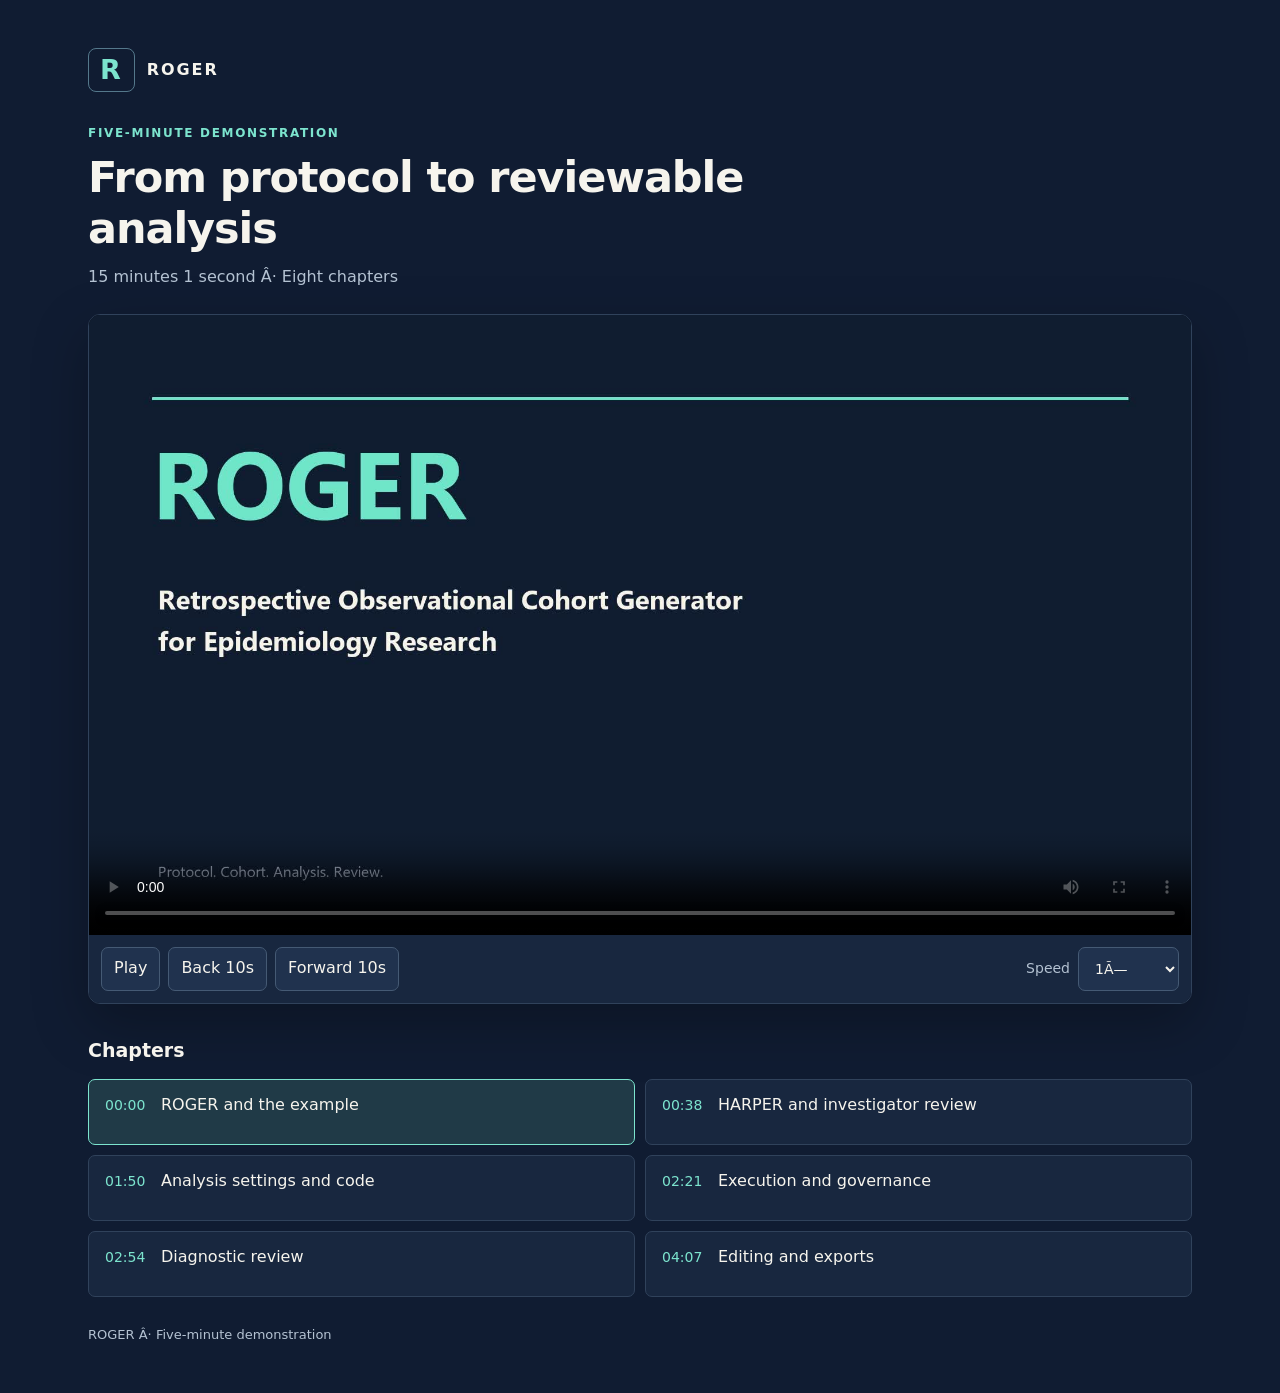
==== pmda-video-5min/index.html @ 95b95059 "Add five-minute ROGER workflow demonstration" ====
<!doctype html>
<html lang="en">
<head>
  <meta charset="utf-8">
  <meta name="viewport" content="width=device-width, initial-scale=1, viewport-fit=cover">
  <meta name="robots" content="noindex,nofollow">
  <meta name="theme-color" content="#101c32">
  <title>ROGER | Five-minute demonstration</title>
  <style>
    :root { color-scheme:dark; --bg:#101c32; --panel:#18273f; --line:#30425b; --ink:#f6f4ed; --muted:#b4c2d2; --accent:#7ce4ce; }
    * { box-sizing:border-box; }
    body { margin:0; background:var(--bg); color:var(--ink); font:16px/1.55 system-ui,-apple-system,BlinkMacSystemFont,"Segoe UI",sans-serif; }
    main { width:min(1200px,100%); margin:auto; padding:clamp(18px,4vw,48px); }
    .brand { display:flex; align-items:center; gap:12px; margin-bottom:32px; letter-spacing:.12em; font-weight:750; }
    .mark { border:1px solid #54788b; border-radius:8px; color:var(--accent); padding:0 11px; font-size:27px; }
    .eyebrow { color:var(--accent); text-transform:uppercase; font-size:12px; font-weight:700; letter-spacing:.14em; margin:0 0 10px; }
    h1 { font-size:clamp(25px,4.5vw,43px); line-height:1.17; letter-spacing:-.025em; max-width:800px; margin:0 0 12px; }
    .meta { color:var(--muted); margin:0 0 24px; }
    .player { overflow:hidden; background:#080f1c; border:1px solid var(--line); border-radius:12px; box-shadow:0 20px 55px #0004; }
    video { display:block; width:100%; aspect-ratio:16/9; background:#080f1c; }
    .toolbar { display:flex; align-items:center; justify-content:space-between; gap:12px; flex-wrap:wrap; padding:12px; background:var(--panel); }
    .skip { display:flex; gap:8px; }
    button,select { font:inherit; border:1px solid #455a74; background:#20324e; color:var(--ink); border-radius:7px; min-height:44px; padding:8px 12px; cursor:pointer; }
    button:hover,select:hover { border-color:var(--accent); }
    button:focus-visible,select:focus-visible { outline:3px solid var(--accent); outline-offset:3px; }
    label { font-size:14px; color:var(--muted); display:flex; gap:8px; align-items:center; }
    h2 { margin:32px 0 14px; font-size:19px; }
    .chapters { list-style:none; padding:0; margin:0; display:grid; grid-template-columns:1fr 1fr; gap:10px; }
    .chapters button { width:100%; min-height:66px; display:flex; gap:14px; align-items:flex-start; text-align:left; background:var(--panel); border-color:var(--line); padding:13px 16px; }
    .chapters time { color:var(--accent); font-variant-numeric:tabular-nums; font-size:14px; padding-top:2px; flex:0 0 42px; }
    .chapters button[aria-current="true"] { border-color:var(--accent); background:#203a47; }
    #error { margin:16px 0 0; color:#ffcbab; }
    footer { color:var(--muted); font-size:13px; padding-top:28px; }
    @media (max-width:620px) { .brand { margin-bottom:24px; } .chapters { grid-template-columns:1fr; } .toolbar { padding:10px; gap:8px; } button,select { font-size:14px; padding:8px 10px; } label { gap:5px; } main { padding-bottom:max(28px,env(safe-area-inset-bottom)); } }
  </style>
</head>
<body>
  <main>
    <div class="brand" aria-label="ROGER"><span class="mark" aria-hidden="true">R</span> ROGER</div>
    <p class="eyebrow">Five-minute demonstration</p>
    <h1>From protocol to reviewable analysis</h1>
    <p class="meta">15 minutes 1 second Â· Eight chapters</p>
    <div class="player">
      <video id="video" controls playsinline preload="metadata" poster="poster.jpg" controlslist="nodownload" aria-label="Five-minute ROGER demonstration video">
        <source src="ROGER_PMDA_5min.mp4?v=9a4689ee7d2a" type="video/mp4">
        Your browser does not support video playback.
      </video>
      <div class="toolbar">
        <div class="skip"><button type="button" id="toggle">Play</button><button type="button" data-skip="-10">Back 10s</button><button type="button" data-skip="10">Forward 10s</button></div>
        <label>Speed <select id="speed" aria-label="Playback speed"><option value="0.75">0.75Ã—</option><option value="1" selected>1Ã—</option><option value="1.25">1.25Ã—</option><option value="1.5">1.5Ã—</option><option value="2">2Ã—</option></select></label>
      </div>
    </div>
    <p id="error" role="status" hidden>Playback could not load. Please refresh this page.</p>
    <h2>Chapters</h2>
    <ol class="chapters">
<li><button type="button" data-time="0.000000" aria-current="true"><time>00:00</time><span>ROGER and the example</span></button></li>
<li><button type="button" data-time="38.500000"><time>00:38</time><span>HARPER and investigator review</span></button></li>
<li><button type="button" data-time="110.208333"><time>01:50</time><span>Analysis settings and code</span></button></li>
<li><button type="button" data-time="141.458333"><time>02:21</time><span>Execution and governance</span></button></li>
<li><button type="button" data-time="174.333333"><time>02:54</time><span>Diagnostic review</span></button></li>
<li><button type="button" data-time="247.666667"><time>04:07</time><span>Editing and exports</span></button></li>
</ol>
    <footer>ROGER Â· Five-minute demonstration</footer>
  </main>
  <script>
    const video = document.getElementById('video');
    const toggle = document.getElementById('toggle');
    toggle.addEventListener('click', () => { if (video.paused) video.play().catch(() => {}); else video.pause(); });
    video.addEventListener('play', () => { toggle.textContent = 'Pause'; });
    video.addEventListener('pause', () => { toggle.textContent = 'Play'; });
    const chapters = [...document.querySelectorAll('[data-time]')];
    document.querySelectorAll('[data-skip]').forEach(button => button.addEventListener('click', () => {
      video.currentTime = Math.max(0, Math.min(video.duration || 300, video.currentTime + Number(button.dataset.skip)));
    }));
    chapters.forEach(button => button.addEventListener('click', () => {
      video.currentTime = Number(button.dataset.time);
      video.play().catch(() => {});
      video.scrollIntoView({behavior:'smooth', block:'center'});
    }));
    document.getElementById('speed').addEventListener('change', event => { video.playbackRate = Number(event.target.value); });
    video.addEventListener('timeupdate', () => {
      const current = chapters.reduce((active, button) => Number(button.dataset.time) <= video.currentTime ? button : active, chapters[0]);
      chapters.forEach(button => button.setAttribute('aria-current', String(button === current)));
    });
    video.addEventListener('error', () => { document.getElementById('error').hidden = false; });
  </script>
</body>
</html>
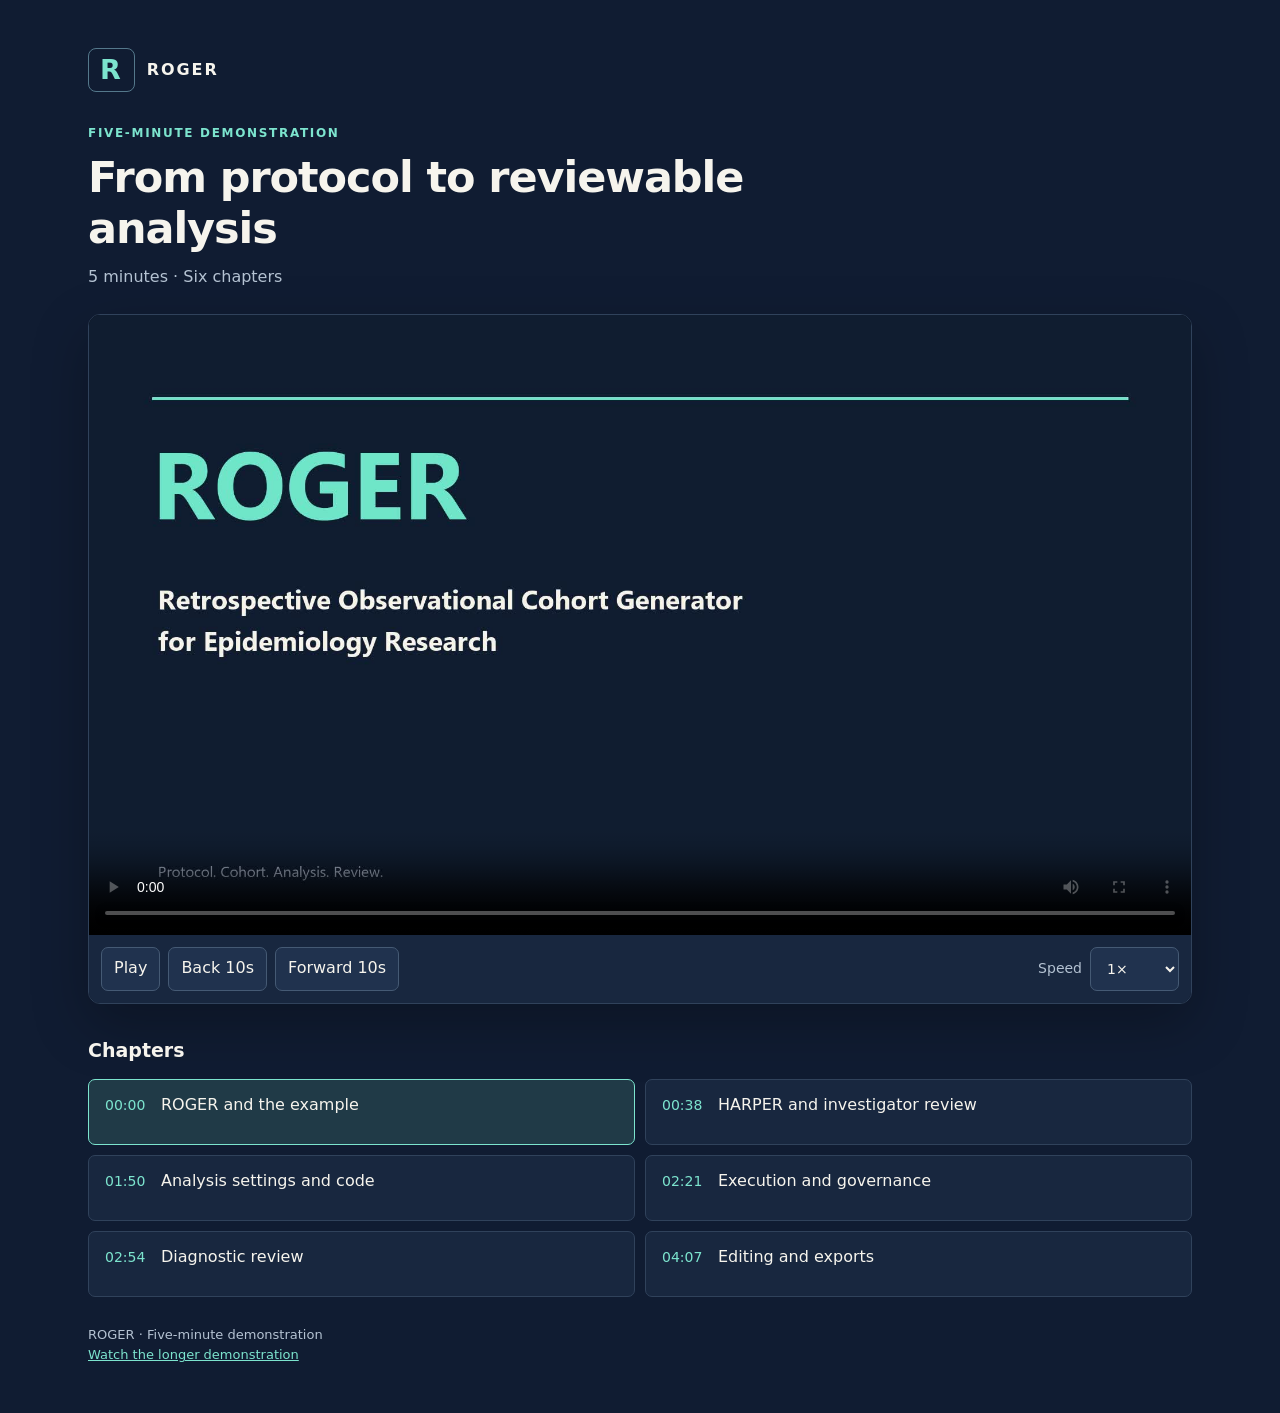
==== commit 2eb885db: "Correct five-minute player duration and text encoding" ====
--- a/pmda-video-5min/index.html
+++ b/pmda-video-5min/index.html
@@ -39,7 +39,7 @@
     <div class="brand" aria-label="ROGER"><span class="mark" aria-hidden="true">R</span> ROGER</div>
     <p class="eyebrow">Five-minute demonstration</p>
     <h1>From protocol to reviewable analysis</h1>
-    <p class="meta">15 minutes 1 second Â· Eight chapters</p>
+    <p class="meta">5 minutes · Six chapters</p>
     <div class="player">
       <video id="video" controls playsinline preload="metadata" poster="poster.jpg" controlslist="nodownload" aria-label="Five-minute ROGER demonstration video">
         <source src="ROGER_PMDA_5min.mp4?v=9a4689ee7d2a" type="video/mp4">
@@ -47,7 +47,7 @@
       </video>
       <div class="toolbar">
         <div class="skip"><button type="button" id="toggle">Play</button><button type="button" data-skip="-10">Back 10s</button><button type="button" data-skip="10">Forward 10s</button></div>
-        <label>Speed <select id="speed" aria-label="Playback speed"><option value="0.75">0.75Ã—</option><option value="1" selected>1Ã—</option><option value="1.25">1.25Ã—</option><option value="1.5">1.5Ã—</option><option value="2">2Ã—</option></select></label>
+        <label>Speed <select id="speed" aria-label="Playback speed"><option value="0.75">0.75×</option><option value="1" selected>1×</option><option value="1.25">1.25×</option><option value="1.5">1.5×</option><option value="2">2×</option></select></label>
       </div>
     </div>
     <p id="error" role="status" hidden>Playback could not load. Please refresh this page.</p>
@@ -60,7 +60,7 @@
 <li><button type="button" data-time="174.333333"><time>02:54</time><span>Diagnostic review</span></button></li>
 <li><button type="button" data-time="247.666667"><time>04:07</time><span>Editing and exports</span></button></li>
 </ol>
-    <footer>ROGER Â· Five-minute demonstration</footer>
+    <footer>ROGER · Five-minute demonstration<br><a style="color:var(--accent)" href="../pmda-video/">Watch the longer demonstration</a></footer>
   </main>
   <script>
     const video = document.getElementById('video');
